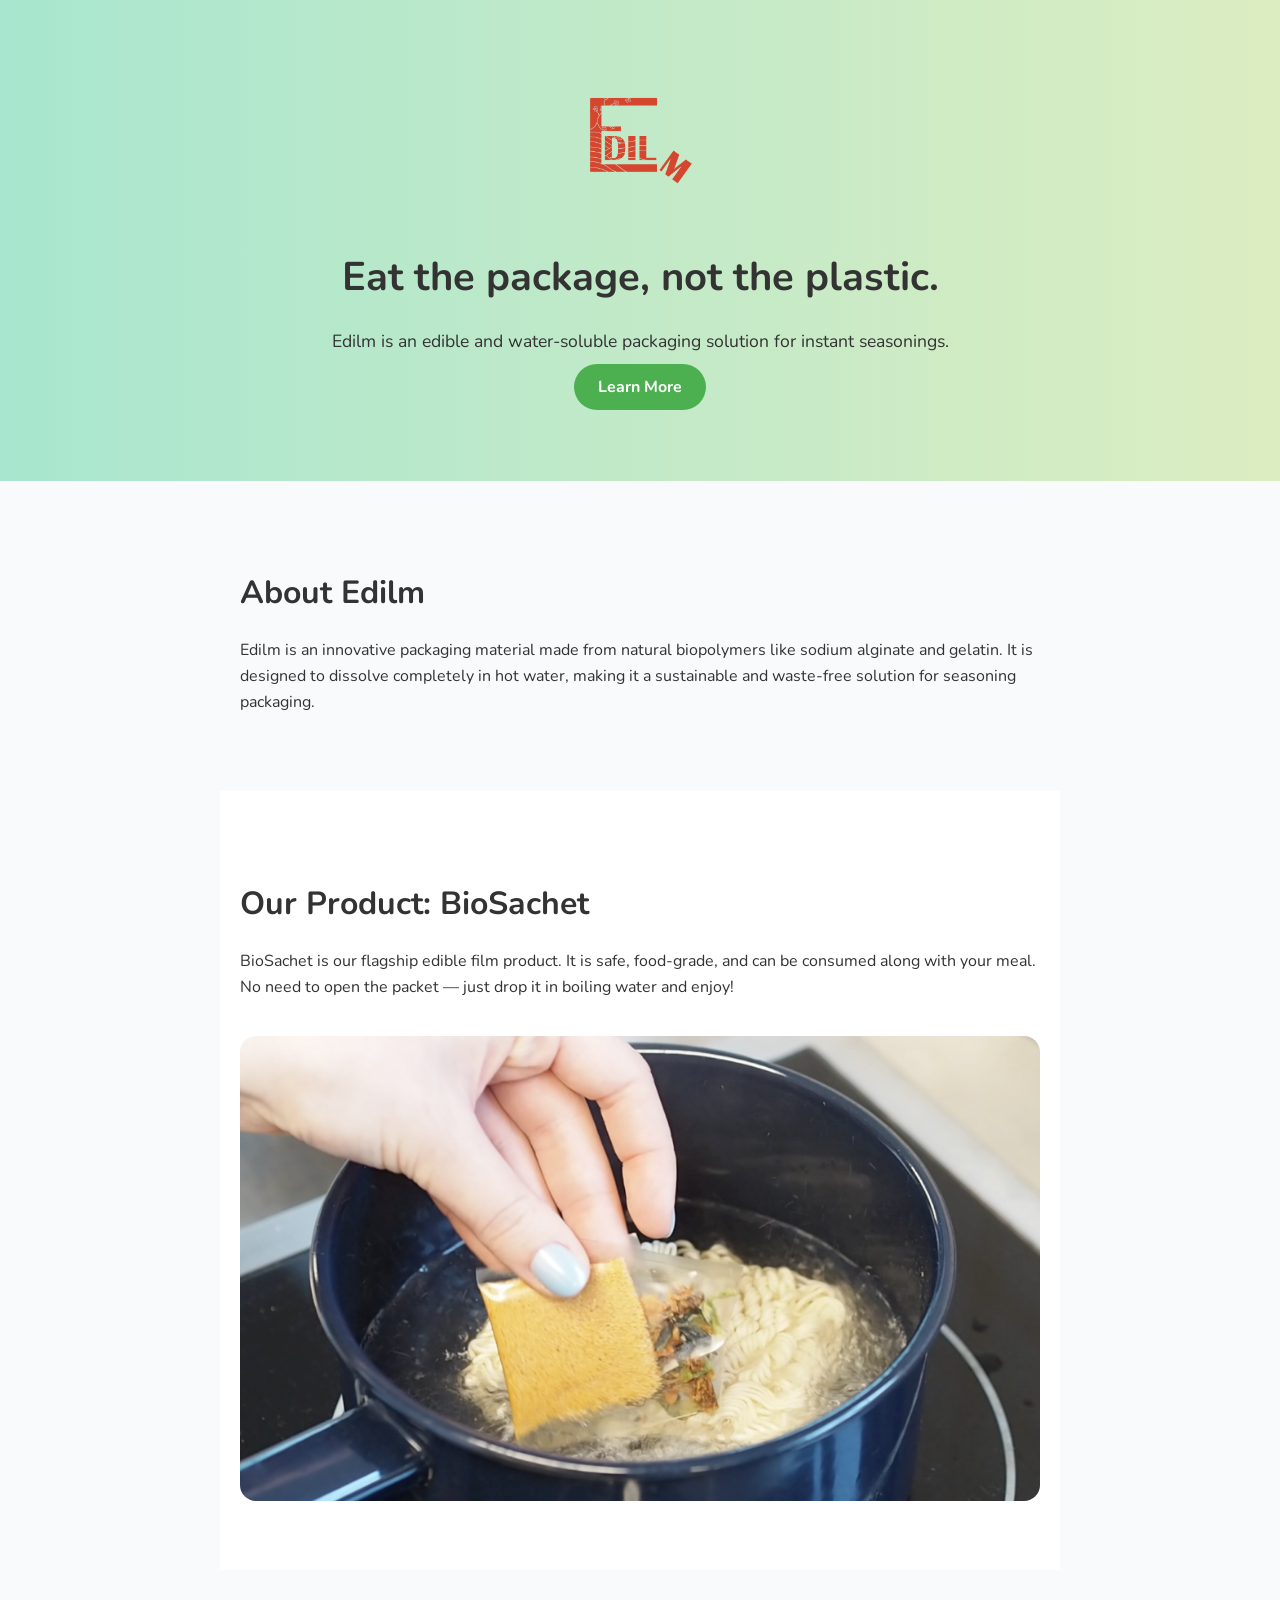
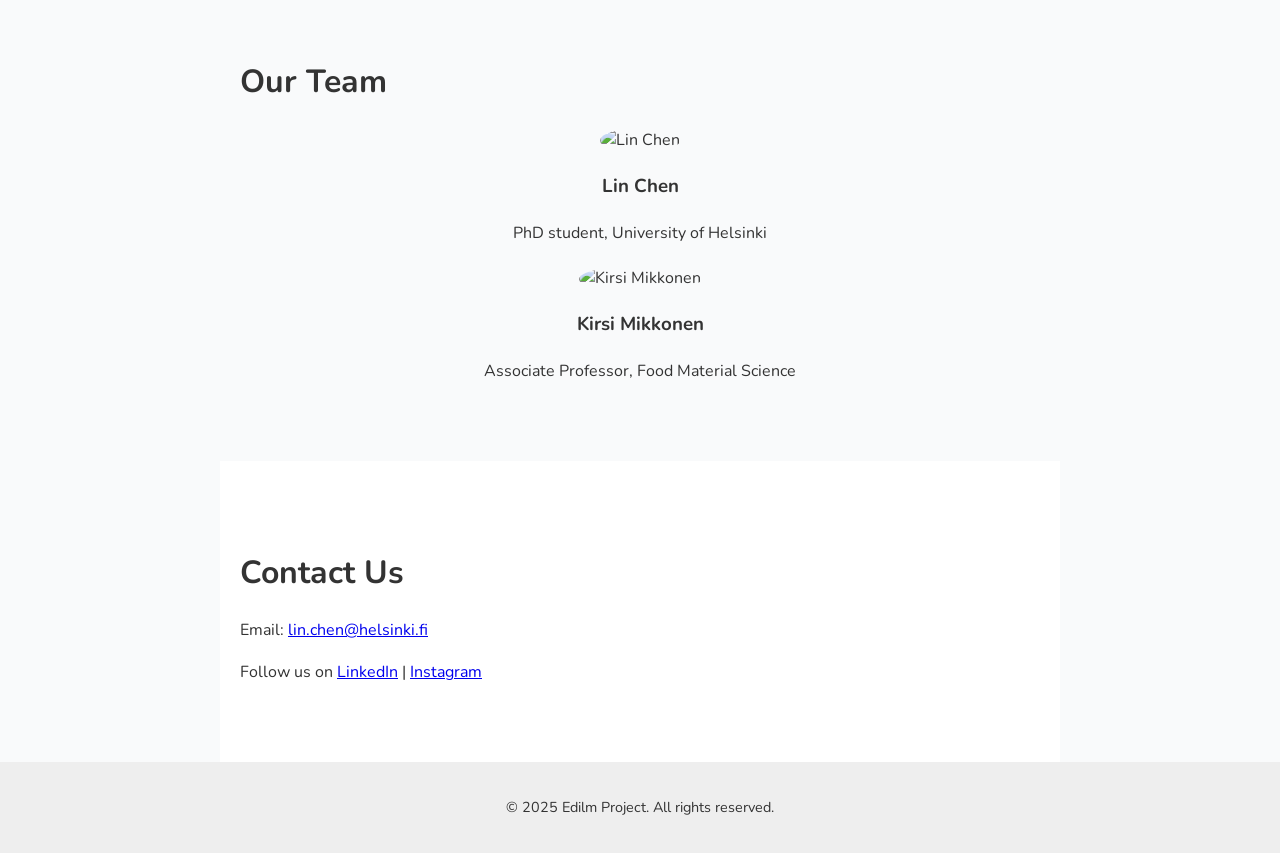
==== index.html @ 0d157a06 "rename index.html" ====
<!DOCTYPE html>
<html lang="en">
<head>
  <meta charset="UTF-8" />
  <meta name="viewport" content="width=device-width, initial-scale=1.0" />
  <title>Edilm – Edible Packaging Innovation</title>
  <link rel="stylesheet" href="assets/css/style.css" />
  <link href="https://fonts.googleapis.com/css2?family=Nunito:wght@400;700&display=swap" rel="stylesheet">
</head>
<body>
  <!-- Hero Section -->
  <header class="hero">
    <img src="assets/images/logo.png" alt="Edilm Logo" class="logo">
    <h1>Eat the package, not the plastic.</h1>
    <p>Edilm is an edible and water-soluble packaging solution for instant seasonings.</p>
    <a href="#about" class="btn">Learn More</a>
  </header>

  <!-- About Section -->
  <section id="about" class="section">
    <h2>About Edilm</h2>
    <p>Edilm is an innovative packaging material made from natural biopolymers like sodium alginate and gelatin. It is designed to dissolve completely in hot water, making it a sustainable and waste-free solution for seasoning packaging.</p>
  </section>

  <!-- Product Section -->
  <section id="product" class="section light">
    <h2>Our Product: BioSachet</h2>
    <p>BioSachet is our flagship edible film product. It is safe, food-grade, and can be consumed along with your meal. No need to open the packet — just drop it in boiling water and enjoy!</p>
    <img src="assets/images/product.png" alt="BioSachet" class="product-image">
  </section>

  <!-- Team Section -->
  <section id="team" class="section">
    <h2>Our Team</h2>
    <div class="team-member">
      <img src="assets/images/lin.jpg" alt="Lin Chen">
      <h3>Lin Chen</h3>
      <p>PhD student, University of Helsinki</p>
    </div>
    <div class="team-member">
      <img src="assets/images/kirsi.jpg" alt="Kirsi Mikkonen">
      <h3>Kirsi Mikkonen</h3>
      <p>Associate Professor, Food Material Science</p>
    </div>
  </section>

  <!-- Contact Section -->
  <section id="contact" class="section light">
    <h2>Contact Us</h2>
    <p>Email: <a href="mailto:lin.chen@helsinki.fi">lin.chen@helsinki.fi</a></p>
    <p>Follow us on <a href="#">LinkedIn</a> | <a href="#">Instagram</a></p>
  </section>

  <footer>
    <p>© 2025 Edilm Project. All rights reserved.</p>
  </footer>
</body>
</html>
---- assets/css/style.css ----
/* assets/css/style.css */
body {
  margin: 0;
  font-family: 'Nunito', sans-serif;
  line-height: 1.6;
  background-color: #f9fafb;
  color: #333;
}

.hero {
  background: linear-gradient(to right, #a8e6cf, #dcedc1);
  text-align: center;
  padding: 80px 20px;
}

.logo {
  max-width: 120px;
  margin-bottom: 10px;
}

.hero h1 {
  font-size: 2.5rem;
  margin-bottom: 10px;
}

.hero p {
  font-size: 1.1rem;
  margin-bottom: 20px;
}

.btn {
  background-color: #4caf50;
  color: white;
  padding: 12px 24px;
  text-decoration: none;
  border-radius: 25px;
  font-weight: bold;
}

.section {
  padding: 60px 20px;
  max-width: 800px;
  margin: auto;
}

.section.light {
  background-color: #ffffff;
}

.section h2 {
  font-size: 2rem;
  margin-bottom: 20px;
}

.product-image {
  max-width: 100%;
  border-radius: 16px;
  margin-top: 20px;
}

.team-member {
  margin-top: 20px;
  text-align: center;
}

.team-member img {
  width: 120px;
  border-radius: 50%;
}

footer {
  text-align: center;
  padding: 20px;
  background-color: #eeeeee;
  font-size: 0.9rem;
}
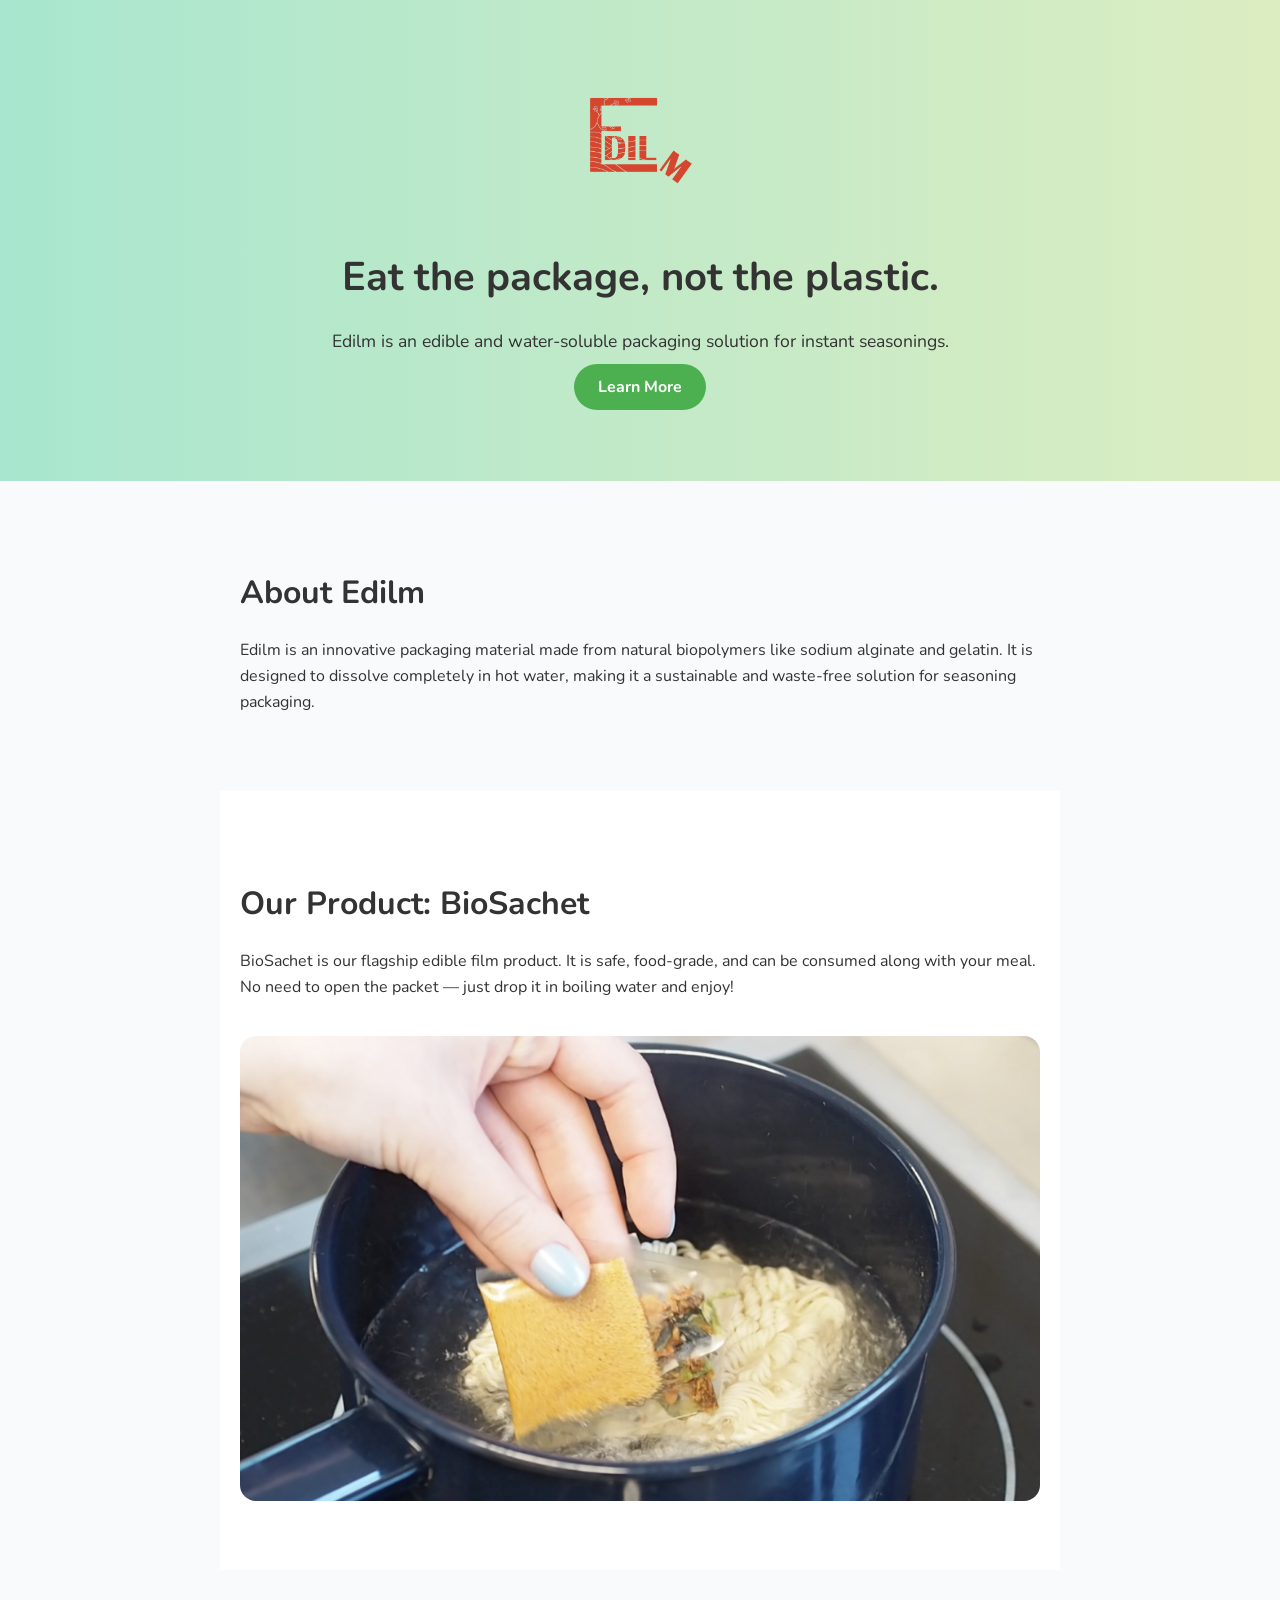
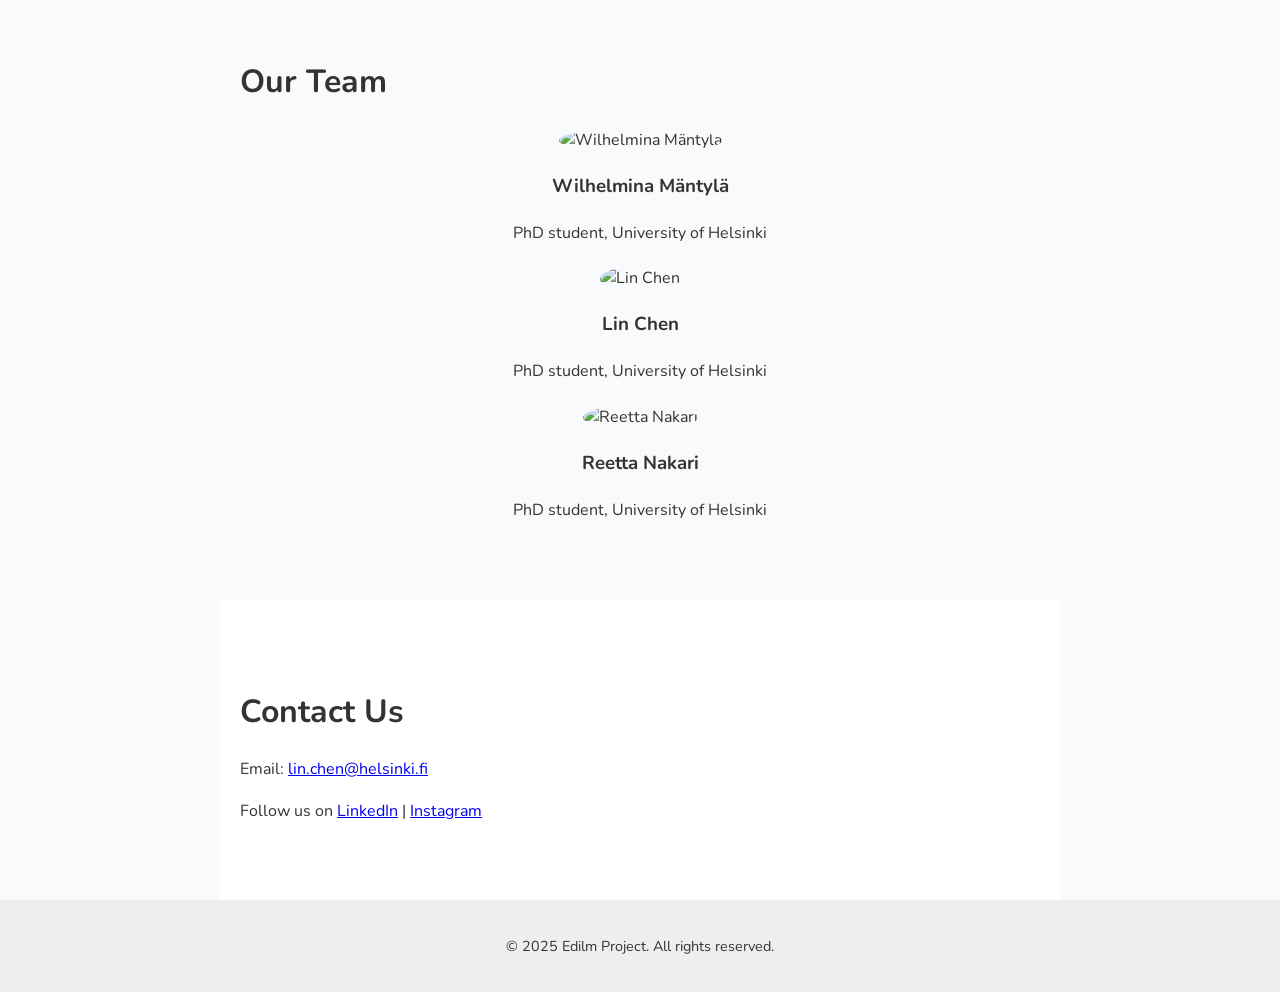
==== commit 79e6cfe8: "Update index.html" ====
--- a/index.html
+++ b/index.html
@@ -33,14 +33,19 @@
   <section id="team" class="section">
     <h2>Our Team</h2>
     <div class="team-member">
+      <img src="assets/images/lin.jpg" alt="Wilhelmina Mäntylä​​">
+      <h3>Wilhelmina Mäntylä</h3>
+      <p>PhD student, University of Helsinki</p>
+    </div>
+   <div class="team-member">
       <img src="assets/images/lin.jpg" alt="Lin Chen">
       <h3>Lin Chen</h3>
       <p>PhD student, University of Helsinki</p>
     </div>
     <div class="team-member">
-      <img src="assets/images/kirsi.jpg" alt="Kirsi Mikkonen">
-      <h3>Kirsi Mikkonen</h3>
-      <p>Associate Professor, Food Material Science</p>
+      <img src="assets/images/reetta.jpg" alt="Reetta Nakari">
+      <h3>Reetta Nakari</h3>
+      <p>PhD student, University of Helsinki</p>
     </div>
   </section>
 
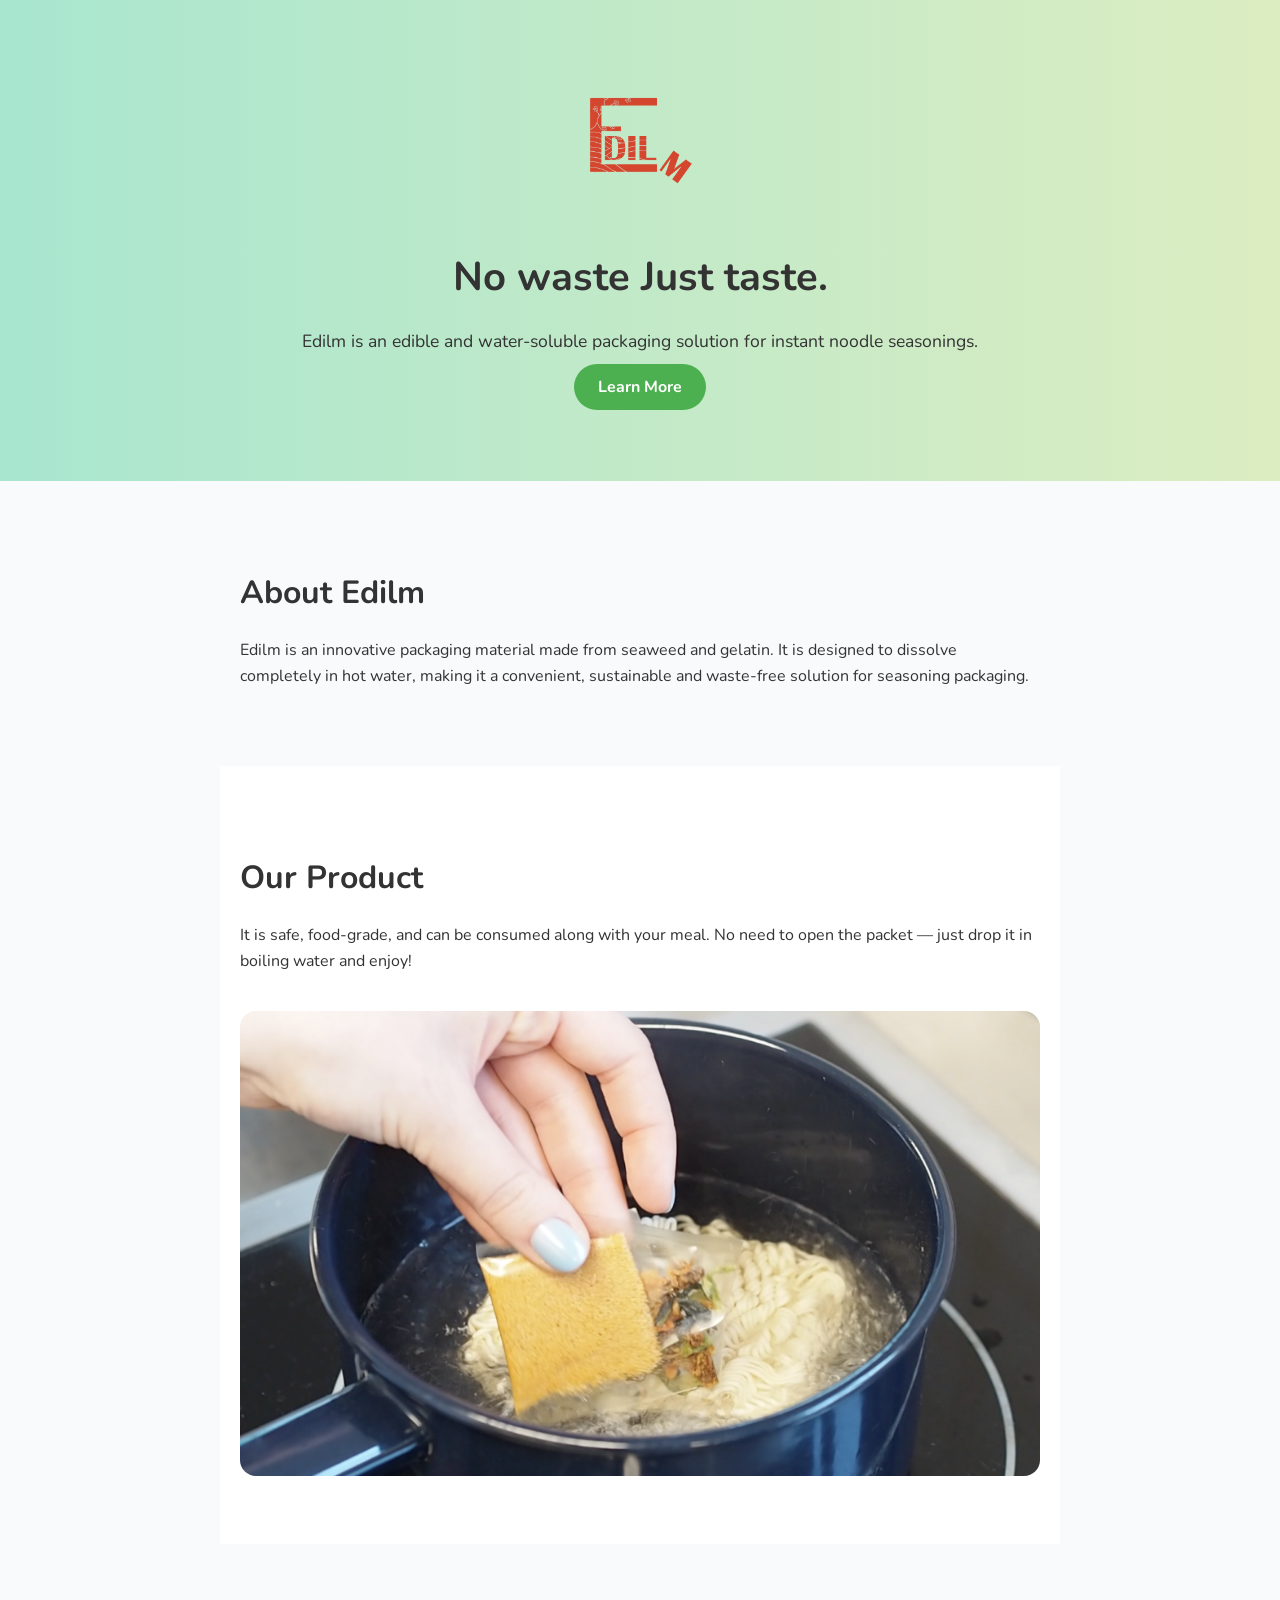
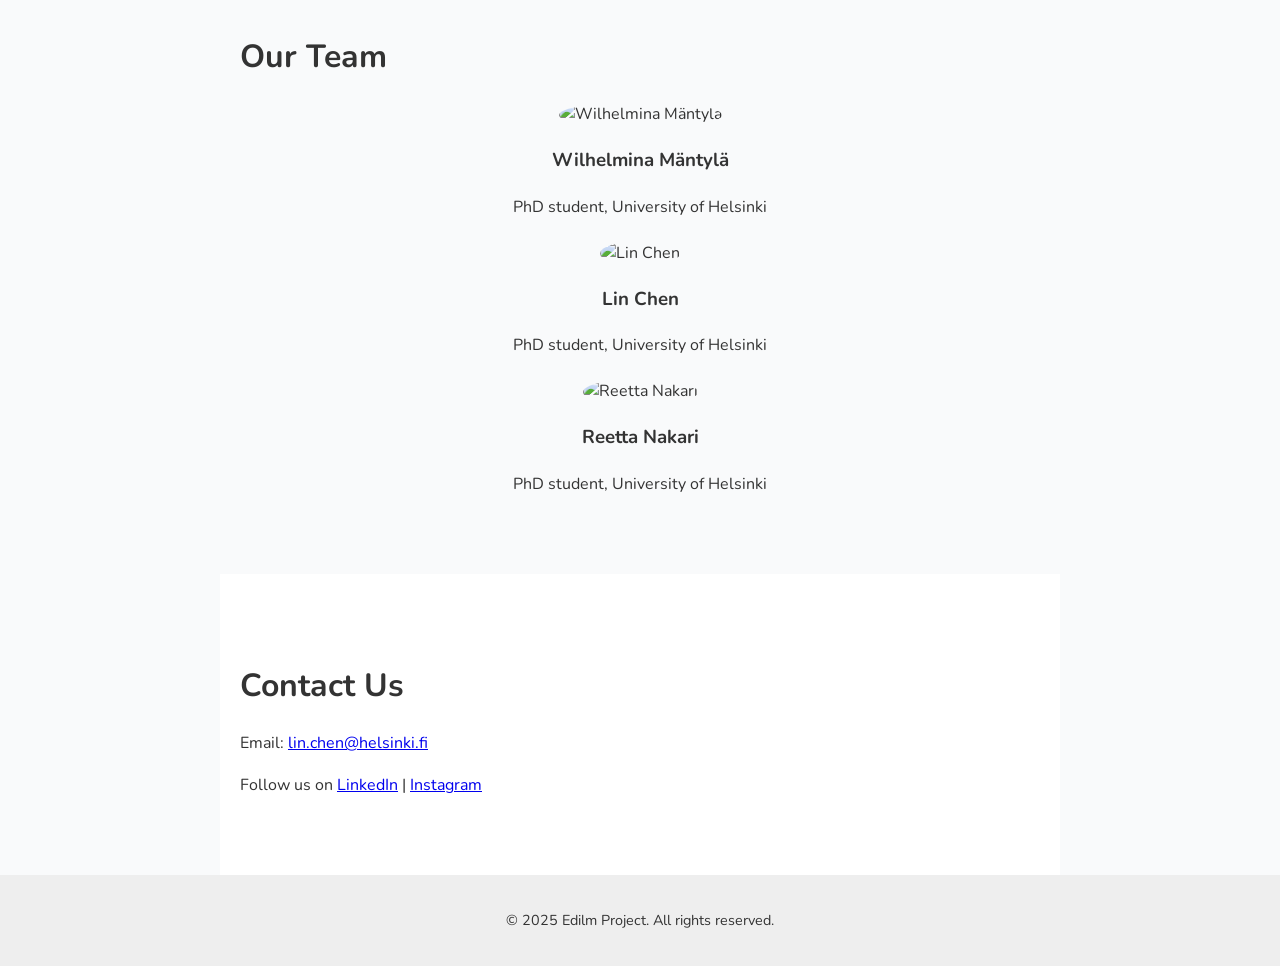
==== commit c9b1127d: "Update index.html" ====
--- a/index.html
+++ b/index.html
@@ -11,29 +11,29 @@
   <!-- Hero Section -->
   <header class="hero">
     <img src="assets/images/logo.png" alt="Edilm Logo" class="logo">
-    <h1>Eat the package, not the plastic.</h1>
-    <p>Edilm is an edible and water-soluble packaging solution for instant seasonings.</p>
+    <h1>No waste Just taste.</h1>
+    <p>Edilm is an edible and water-soluble packaging solution for instant noodle seasonings.</p>
     <a href="#about" class="btn">Learn More</a>
   </header>
 
   <!-- About Section -->
   <section id="about" class="section">
     <h2>About Edilm</h2>
-    <p>Edilm is an innovative packaging material made from natural biopolymers like sodium alginate and gelatin. It is designed to dissolve completely in hot water, making it a sustainable and waste-free solution for seasoning packaging.</p>
+    <p>Edilm is an innovative packaging material made from seaweed and gelatin. It is designed to dissolve completely in hot water, making it a convenient, sustainable and waste-free solution for seasoning packaging.</p>
   </section>
 
   <!-- Product Section -->
   <section id="product" class="section light">
-    <h2>Our Product: BioSachet</h2>
-    <p>BioSachet is our flagship edible film product. It is safe, food-grade, and can be consumed along with your meal. No need to open the packet — just drop it in boiling water and enjoy!</p>
-    <img src="assets/images/product.png" alt="BioSachet" class="product-image">
+    <h2>Our Product</h2>
+    <p> It is safe, food-grade, and can be consumed along with your meal. No need to open the packet — just drop it in boiling water and enjoy!</p>
+    <img src="assets/images/product.png" alt="Edilm" class="product-image">
   </section>
 
   <!-- Team Section -->
   <section id="team" class="section">
     <h2>Our Team</h2>
     <div class="team-member">
-      <img src="assets/images/lin.jpg" alt="Wilhelmina Mäntylä​​">
+      <img src="assets/images/wilhelmina.jpg" alt="Wilhelmina Mäntylä​​">
       <h3>Wilhelmina Mäntylä</h3>
       <p>PhD student, University of Helsinki</p>
     </div>
